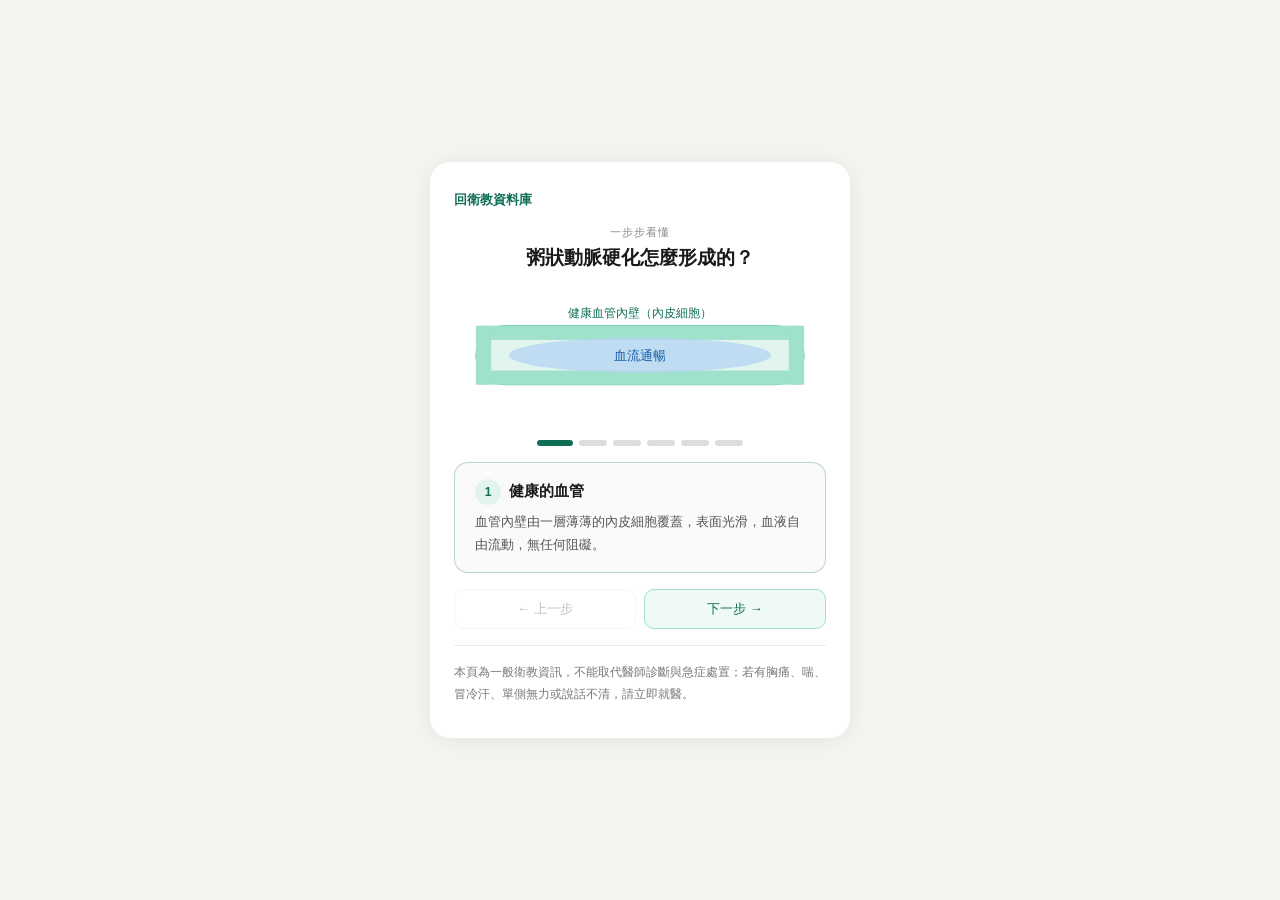
==== pages/atherosclerosis.html @ b125023c "Add atherosclerosis interactive guide" ====
<!DOCTYPE html>
<html lang="zh-TW">
<head>
<meta charset="UTF-8">
<meta name="viewport" content="width=device-width, initial-scale=1.0">
<title>粥狀動脈硬化 — 互動圖解</title>
<meta name="description" content="以翻頁互動圖解說明粥狀動脈硬化從內皮受損、發炎、斑塊長大、斑塊破裂到血管阻塞的過程。">
<style>
  * { box-sizing: border-box; margin: 0; padding: 0; }
  body {
    font-family: -apple-system, 'Noto Sans TC', sans-serif;
    background: #f5f4ef;
    min-height: 100vh;
    display: flex;
    align-items: center;
    justify-content: center;
    padding: 2rem 1rem;
  }
  .card {
    background: #fff;
    border-radius: 20px;
    max-width: 420px;
    width: 100%;
    padding: 1.75rem 1.5rem 2rem;
    box-shadow: 0 2px 24px rgba(0,0,0,0.07);
  }
  .back-link {
    display: inline-flex;
    margin-bottom: 1rem;
    color: #0F6E56;
    font-size: 13px;
    font-weight: 600;
    text-decoration: none;
  }
  .header { text-align: center; margin-bottom: 1.5rem; }
  .eyebrow { font-size: 11px; color: #888; letter-spacing: 0.1em; margin-bottom: 5px; text-transform: uppercase; }
  .title { font-size: 19px; font-weight: 600; color: #1a1a1a; }

  .vessel-wrap { margin-bottom: 1.25rem; }

  .dots { display: flex; gap: 6px; justify-content: center; margin-bottom: 1rem; }
  .dot { width: 28px; height: 6px; border-radius: 3px; cursor: pointer; transition: background 0.3s, width 0.3s; background: #ddd; }
  .dot.active { width: 36px; }

  .step-card {
    background: #fafafa;
    border: 1px solid #ebebeb;
    border-radius: 14px;
    padding: 1rem 1.25rem;
    min-height: 100px;
    margin-bottom: 1rem;
    transition: border-color 0.3s;
  }
  .step-header { display: flex; align-items: center; gap: 8px; margin-bottom: 6px; }
  .step-num {
    width: 26px; height: 26px; border-radius: 50%;
    font-size: 12px; font-weight: 600;
    display: flex; align-items: center; justify-content: center;
    flex-shrink: 0; transition: background 0.3s, color 0.3s;
  }
  .step-title { font-weight: 600; font-size: 15px; color: #1a1a1a; }
  .step-desc { font-size: 13px; color: #555; line-height: 1.75; }

  .nav-row { display: flex; gap: 8px; }
  .nav-btn {
    flex: 1; padding: 10px;
    border-radius: 10px;
    border: 1px solid #e0e0e0;
    background: #fff;
    font-size: 13px; font-weight: 500;
    cursor: pointer; color: #333;
    transition: background 0.2s, opacity 0.2s;
  }
  .nav-btn:hover { background: #f0f0f0; }
  .nav-btn.primary { background: #f0faf5; border-color: #9FE1CB; color: #0F6E56; }

  .risk-box {
    margin-top: 1rem;
    background: #fff5f5;
    border: 1px solid #fcc;
    border-radius: 14px;
    padding: 1rem 1.25rem;
    display: none;
  }
  .risk-title { font-weight: 600; font-size: 13px; color: #c0392b; margin-bottom: 6px; }
  .risk-body { font-size: 12px; color: #a32d2d; line-height: 1.9; }
  .medical-note {
    margin-top: 1rem;
    padding-top: 1rem;
    border-top: 1px solid #ebebeb;
    color: #777;
    font-size: 12px;
    line-height: 1.8;
  }
</style>
</head>
<body>
<div class="card">
  <a class="back-link" href="../index.html">回衛教資料庫</a>

  <div class="header">
    <div class="eyebrow">一步步看懂</div>
    <div class="title">粥狀動脈硬化怎麼形成的？</div>
  </div>

  <div class="vessel-wrap">
    <svg width="100%" viewBox="0 0 340 110" role="img">
      <title>血管橫切面動態圖</title>
      <defs>
        <marker id="arr2" viewBox="0 0 10 10" refX="8" refY="5" markerWidth="6" markerHeight="6" orient="auto-start-reverse">
          <path d="M2 1L8 5L2 9" fill="none" stroke="context-stroke" stroke-width="1.5" stroke-linecap="round" stroke-linejoin="round"/>
        </marker>
      </defs>

      <rect x="20" y="28" width="300" height="54" rx="27" fill="#E1F5EE" stroke="#5DCAA5" stroke-width="1"/>
      <rect x="20" y="28" width="300" height="13" rx="0" fill="#9FE1CB"/>
      <rect x="20" y="69" width="300" height="13" rx="0" fill="#9FE1CB"/>
      <rect x="20" y="28" width="14" height="54" rx="6" fill="#9FE1CB"/>
      <rect x="306" y="28" width="14" height="54" rx="6" fill="#9FE1CB"/>

      <ellipse id="lumen" cx="170" cy="55" rx="120" ry="16" fill="#B5D4F4" opacity="0.75"/>
      <g id="plaque-group"></g>
      <g id="clot-group"></g>

      <text id="lumen-label" x="170" y="59" text-anchor="middle" font-size="12" font-family="-apple-system, sans-serif" fill="#185FA5" font-weight="500">血流通暢</text>
      <text id="wall-label" x="170" y="20" text-anchor="middle" font-size="11" font-family="-apple-system, sans-serif" fill="#0F6E56">健康血管內壁（內皮細胞）</text>
    </svg>
  </div>

  <div class="dots" id="dots-nav"></div>

  <div class="step-card" id="step-card">
    <div class="step-header">
      <div class="step-num" id="step-num" style="background:#E1F5EE;color:#0F6E56;">1</div>
      <div class="step-title" id="step-title">健康的血管</div>
    </div>
    <div class="step-desc" id="step-desc">血管內壁由一層薄薄的內皮細胞覆蓋，表面光滑，血液自由流動，無任何阻礙。</div>
  </div>

  <div class="nav-row">
    <button class="nav-btn" id="btn-prev" onclick="changeStep(-1)">← 上一步</button>
    <button class="nav-btn primary" id="btn-next" onclick="changeStep(1)">下一步 →</button>
  </div>

  <div class="risk-box" id="risk-box">
    <div class="risk-title">如何預防？</div>
    <div class="risk-body">
      戒菸 ｜ 控制血壓、血糖、血脂<br>
      規律運動 ｜ 健康飲食<br>
      定期健檢，早期發現早期治療
    </div>
  </div>

  <p class="medical-note">本頁為一般衛教資訊，不能取代醫師診斷與急症處置；若有胸痛、喘、冒冷汗、單側無力或說話不清，請立即就醫。</p>

</div>

<script>
const steps = [
  {
    title: "健康的血管",
    desc: "血管內壁由一層薄薄的內皮細胞覆蓋，表面光滑，血液自由流動，無任何阻礙。",
    color: "#0F6E56", bg: "#E1F5EE",
    lumenRx: 120, lumenFill: "#B5D4F4",
    lumenLabel: "血流通暢", lumenLabelColor: "#185FA5",
    wallLabel: "健康血管內壁（內皮細胞）", wallLabelColor: "#0F6E56",
    plaque: 0, clot: false, clotSize: 0, showRisk: false
  },
  {
    title: "第一步：內皮受損",
    desc: "長期高血壓、吸菸、高血脂、高血糖會傷害內皮細胞，使血管壁出現微小裂縫，壞膽固醇（LDL）趁機滲入。",
    color: "#854F0B", bg: "#FAEEDA",
    lumenRx: 116, lumenFill: "#B5D4F4",
    lumenLabel: "血流正常", lumenLabelColor: "#185FA5",
    wallLabel: "⚠ 內皮受損，LDL 開始滲入", wallLabelColor: "#854F0B",
    plaque: 0, clot: false, clotSize: 0, showRisk: false
  },
  {
    title: "第二步：發炎反應啟動",
    desc: "免疫細胞被召喚至受損處，吞噬 LDL 後變成「泡沫細胞」，在血管壁內堆積，形成早期脂肪條紋。",
    color: "#854F0B", bg: "#FAEEDA",
    lumenRx: 105, lumenFill: "#85B7EB",
    lumenLabel: "輕微變窄", lumenLabelColor: "#185FA5",
    wallLabel: "泡沫細胞堆積，脂肪條紋形成", wallLabelColor: "#854F0B",
    plaque: 1, clot: false, clotSize: 0, showRisk: false
  },
  {
    title: "第三步：斑塊逐漸長大",
    desc: "脂肪、鈣化物、纖維組織持續堆積，形成「粥狀斑塊」。血管越來越窄，運動時心肌開始缺血——這就是心絞痛。",
    color: "#993C1D", bg: "#FAECE7",
    lumenRx: 78, lumenFill: "#378ADD",
    lumenLabel: "明顯狹窄", lumenLabelColor: "#fff",
    wallLabel: "斑塊增大，血管腔縮小", wallLabelColor: "#993C1D",
    plaque: 2, clot: false, clotSize: 0, showRisk: false
  },
  {
    title: "第四步：斑塊破裂",
    desc: "不穩定的斑塊突然破裂，血小板迅速聚集，血栓開始形成——這是心肌梗塞發生的關鍵時刻。",
    color: "#A32D2D", bg: "#FCEBEB",
    lumenRx: 60, lumenFill: "#378ADD",
    lumenLabel: "嚴重狹窄", lumenLabelColor: "#fff",
    wallLabel: "⚠ 斑塊破裂！血栓開始形成", wallLabelColor: "#A32D2D",
    plaque: 3, clot: true, clotSize: 0.45, showRisk: false
  },
  {
    title: "第五步：完全阻塞 — 心肌梗塞",
    desc: "血栓快速擴大，完全堵住血管。心肌得不到血液與氧氣，開始壞死。黃金 90 分鐘內打通血管，是搶救心肌的關鍵。",
    color: "#A32D2D", bg: "#FCEBEB",
    lumenRx: 14, lumenFill: "#E24B4A",
    lumenLabel: "完全阻塞！", lumenLabelColor: "#fff",
    wallLabel: "心肌梗塞發生，黃金90分鐘搶救", wallLabelColor: "#A32D2D",
    plaque: 3, clot: true, clotSize: 1, showRisk: true
  }
];

let current = 0;

function buildNav() {
  const nav = document.getElementById("dots-nav");
  steps.forEach((s, i) => {
    const dot = document.createElement("div");
    dot.className = "dot" + (i === 0 ? " active" : "");
    dot.id = "dot-" + i;
    dot.style.background = i === 0 ? steps[0].color : "#ddd";
    dot.onclick = () => goTo(i);
    nav.appendChild(dot);
  });
}

function updateSVG(step) {
  const s = steps[step];
  const lumen = document.getElementById("lumen");
  lumen.setAttribute("rx", s.lumenRx);
  lumen.setAttribute("fill", s.lumenFill);

  const ll = document.getElementById("lumen-label");
  ll.textContent = s.lumenLabel;
  ll.setAttribute("fill", s.lumenLabelColor);

  const wl = document.getElementById("wall-label");
  wl.textContent = s.wallLabel;
  wl.setAttribute("fill", s.wallLabelColor);

  const pg = document.getElementById("plaque-group");
  pg.innerHTML = "";
  if (s.plaque >= 1) {
    const configs = [
      { topH: 6, botH: 5, rx: 3, fill: "#FAC775" },
      { topH: 13, botH: 11, rx: 5, fill: "#EF9F27" },
      { topH: 20, botH: 17, rx: 7, fill: "#BA7517" }
    ];
    const c = configs[Math.min(s.plaque - 1, 2)];
    pg.innerHTML = `
      <rect x="55" y="41" width="230" height="${c.topH}" rx="${c.rx}" fill="${c.fill}" opacity="0.9"/>
      <rect x="65" y="${69 - c.botH}" width="210" height="${c.botH}" rx="${c.rx}" fill="${c.fill}" opacity="0.9"/>
    `;
  }

  const cg = document.getElementById("clot-group");
  cg.innerHTML = "";
  if (s.clot && s.clotSize > 0) {
    const rw = Math.round(55 * s.clotSize);
    const rh = Math.max(4, Math.round(13 * s.clotSize));
    const op = 0.55 + s.clotSize * 0.4;
    cg.innerHTML = `<ellipse cx="170" cy="55" rx="${rw}" ry="${rh}" fill="#E24B4A" opacity="${op}"/>`;
  }
}

function updateCard(step) {
  const s = steps[step];
  const numEl = document.getElementById("step-num");
  numEl.textContent = step + 1;
  numEl.style.background = s.bg;
  numEl.style.color = s.color;
  document.getElementById("step-title").textContent = s.title;
  document.getElementById("step-desc").textContent = s.desc;
  document.getElementById("step-card").style.borderColor = s.color + "44";
  document.getElementById("risk-box").style.display = s.showRisk ? "block" : "none";
  document.getElementById("btn-prev").style.opacity = step === 0 ? "0.3" : "1";
  document.getElementById("btn-next").style.opacity = step === steps.length - 1 ? "0.3" : "1";

  for (let i = 0; i < steps.length; i++) {
    const dot = document.getElementById("dot-" + i);
    if (!dot) continue;
    dot.style.background = i === step ? s.color : "#ddd";
    dot.style.width = i === step ? "36px" : "28px";
    dot.classList.toggle("active", i === step);
  }
}

function goTo(i) {
  current = Math.max(0, Math.min(steps.length - 1, i));
  updateSVG(current);
  updateCard(current);
}

function changeStep(dir) { goTo(current + dir); }

buildNav();
updateSVG(0);
updateCard(0);
</script>
</body>
</html>
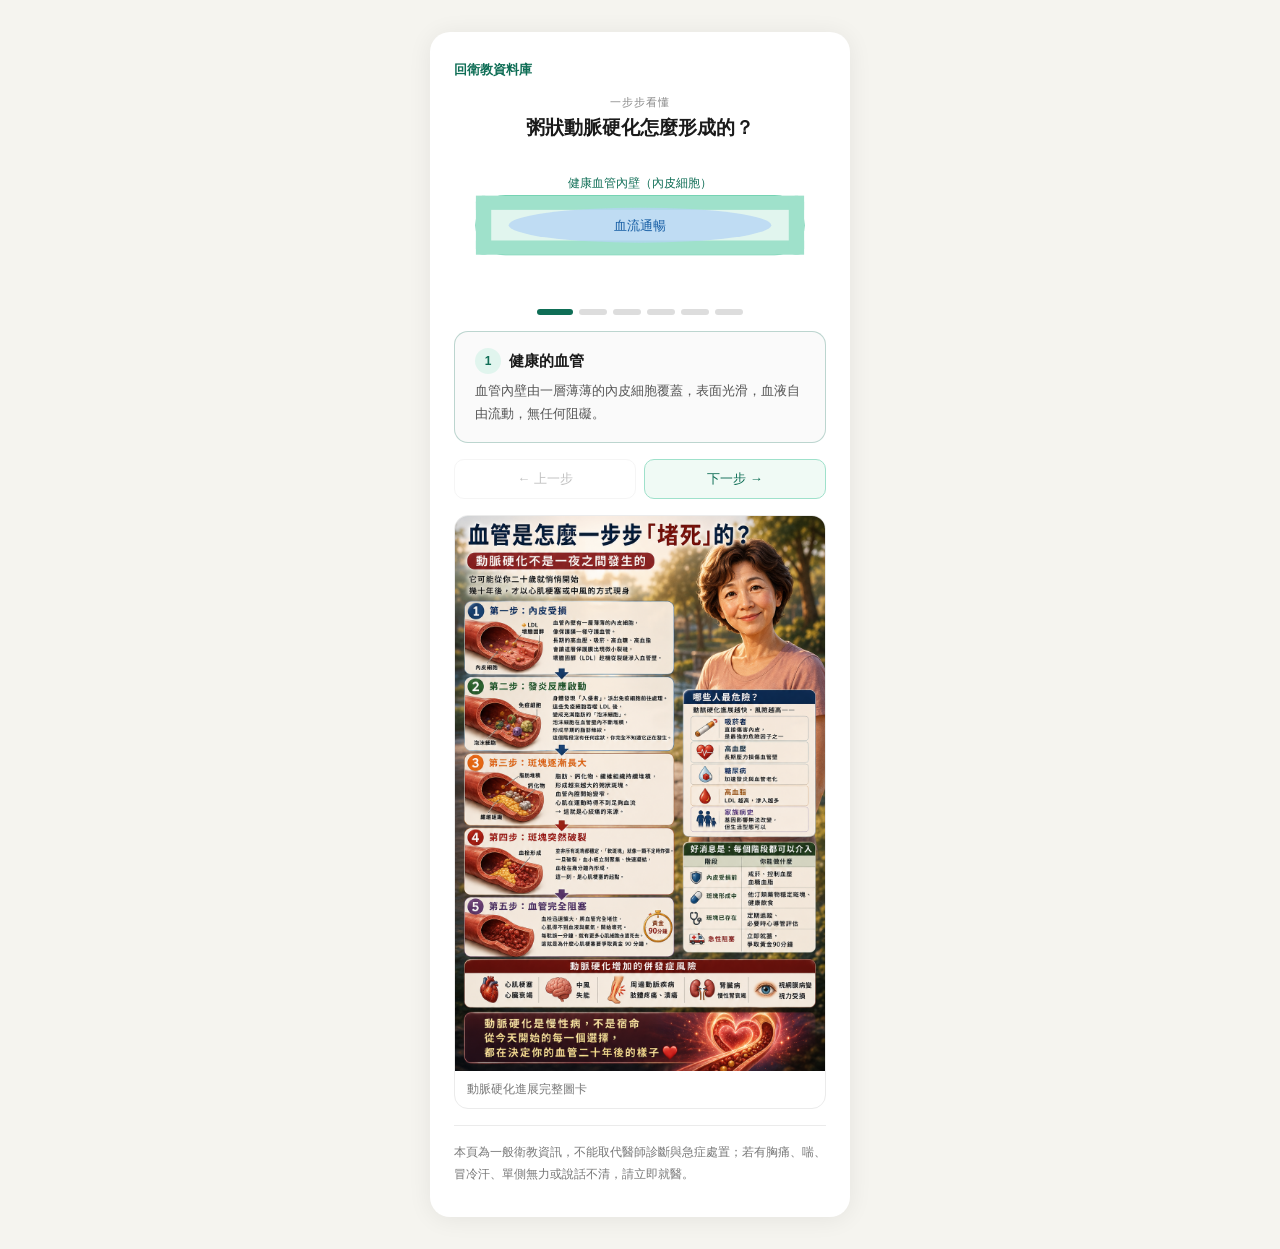
==== commit 138eaf85: "Show high-resolution guide image on atherosclerosis page" ====
--- a/pages/atherosclerosis.html
+++ b/pages/atherosclerosis.html
@@ -84,6 +84,24 @@
   }
   .risk-title { font-weight: 600; font-size: 13px; color: #c0392b; margin-bottom: 6px; }
   .risk-body { font-size: 12px; color: #a32d2d; line-height: 1.9; }
+  .poster-figure {
+    margin-top: 1rem;
+    overflow: hidden;
+    border: 1px solid #ebebeb;
+    border-radius: 14px;
+    background: #fff;
+  }
+  .poster-figure img {
+    display: block;
+    width: 100%;
+    height: auto;
+  }
+  .poster-figure figcaption {
+    padding: 9px 12px;
+    color: #777;
+    font-size: 12px;
+    line-height: 1.6;
+  }
   .medical-note {
     margin-top: 1rem;
     padding-top: 1rem;
@@ -150,6 +168,11 @@
       定期健檢，早期發現早期治療
     </div>
   </div>
+
+  <figure class="poster-figure">
+    <img src="../assets/atherosclerosis-progression-guide.png" alt="動脈硬化進展衛教圖卡，說明血管從內皮受損、發炎反應、斑塊長大、斑塊破裂到完全阻塞的過程">
+    <figcaption>動脈硬化進展完整圖卡</figcaption>
+  </figure>
 
   <p class="medical-note">本頁為一般衛教資訊，不能取代醫師診斷與急症處置；若有胸痛、喘、冒冷汗、單側無力或說話不清，請立即就醫。</p>
 
